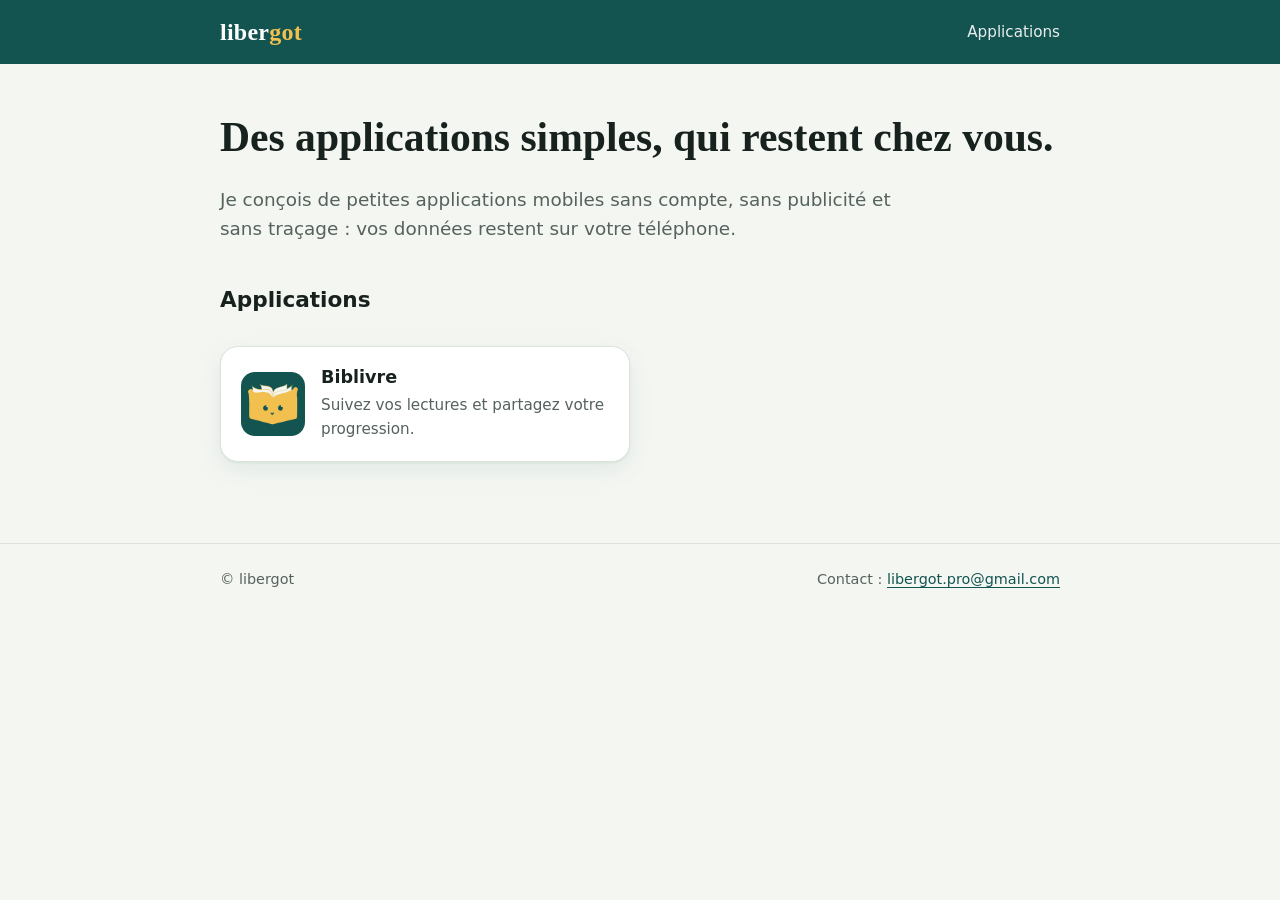
==== index.html @ 31943736 "Crée le site des applications libergot Accueil, page de Biblivre et sa politique de confidentialité," ====
<!doctype html>
<html lang="fr">
<head>
  <meta charset="utf-8">
  <meta name="viewport" content="width=device-width, initial-scale=1">
  <title>libergot — applications</title>
  <meta name="description" content="Les applications de libergot : des applications simples, sans compte ni publicité, qui gardent vos données sur votre téléphone.">
  <link rel="icon" href="/assets/img/favicon.svg" type="image/svg+xml">
  <link rel="stylesheet" href="/assets/css/style.css">
</head>
<body>
  <header class="site-header">
    <div class="wrap">
      <a class="brand" href="/">liber<span>got</span></a>
      <nav aria-label="Navigation principale"><a href="/#applications">Applications</a></nav>
    </div>
  </header>

  <main>
    <div class="wrap">
      <h1>Des applications simples, qui restent chez vous.</h1>
      <p class="lead">
        Je conçois de petites applications mobiles sans compte, sans publicité et
        sans traçage : vos données restent sur votre téléphone.
      </p>

      <h2 id="applications">Applications</h2>
      <ul class="apps">
        <li>
          <a class="app-card" href="/biblivre/">
            <img class="app-icon" src="/assets/img/biblivre-icon-180.png" width="64" height="64" alt="">
            <div>
              <h3>Biblivre</h3>
              <p>Suivez vos lectures et partagez votre progression.</p>
            </div>
          </a>
        </li>
      </ul>
    </div>
  </main>

  <footer class="site-footer">
    <div class="wrap">
      <span>© libergot</span>
      <span>Contact : <a href="mailto:libergot.pro@gmail.com">libergot.pro@gmail.com</a></span>
    </div>
  </footer>
</body>
</html>
---- assets/css/style.css ----
/* Site de libergot : une feuille de style pour toutes les pages. */

:root {
  --paper: #f4f6f2;
  --surface: #ffffff;
  --ink: #17221f;
  --muted: #55625e;
  --line: #dde3dc;
  --green: #135450;
  --green-soft: #e3eeec;
  --yellow: #f2c04f;
  --link: #135450;
  --radius: 18px;
  --shadow: 0 1px 2px rgb(19 84 80 / 8%), 0 8px 24px rgb(19 84 80 / 8%);
  color-scheme: light;
}

@media (prefers-color-scheme: dark) {
  :root {
    --paper: #0f1a18;
    --surface: #16241f;
    --ink: #e8eeeb;
    --muted: #a3b2ad;
    --line: #263833;
    --green-soft: #1a2f2b;
    --link: #f2c04f;
    --shadow: none;
    color-scheme: dark;
  }
}

*,
*::before,
*::after {
  box-sizing: border-box;
}

html {
  -webkit-text-size-adjust: 100%;
}

body {
  margin: 0;
  background: var(--paper);
  color: var(--ink);
  font: 17px/1.6 system-ui, -apple-system, "Segoe UI", Roboto, sans-serif;
}

a {
  color: var(--link);
  text-underline-offset: 3px;
}

a:focus-visible,
.button:focus-visible {
  outline: 3px solid var(--yellow);
  outline-offset: 3px;
  border-radius: 6px;
}

img {
  max-width: 100%;
  height: auto;
}

.wrap {
  max-width: 880px;
  margin: 0 auto;
  padding: 0 20px;
}

.narrow {
  max-width: 720px;
}

/* En-tête et pied de page */

.site-header {
  background: var(--green);
  color: #fff;
}

.site-header .wrap {
  display: flex;
  align-items: center;
  justify-content: space-between;
  gap: 16px;
  min-height: 64px;
}

.brand {
  color: #fff;
  font-family: Georgia, "Times New Roman", serif;
  font-size: 1.5rem;
  font-weight: 700;
  letter-spacing: 0.01em;
  text-decoration: none;
}

.brand span {
  color: var(--yellow);
}

.site-header nav a {
  color: #fff;
  font-size: 0.95rem;
  text-decoration: none;
  opacity: 0.9;
}

.site-header nav a:hover {
  opacity: 1;
  text-decoration: underline;
}

main {
  padding: 48px 0 64px;
}

.site-footer {
  border-top: 1px solid var(--line);
  color: var(--muted);
  font-size: 0.9rem;
  padding: 24px 0 32px;
}

.site-footer .wrap {
  display: flex;
  flex-wrap: wrap;
  gap: 8px 24px;
  justify-content: space-between;
}

/* Typographie */

h1,
h2,
h3 {
  line-height: 1.25;
  margin: 0 0 0.5em;
}

h1 {
  font-family: Georgia, "Times New Roman", serif;
  font-size: clamp(2rem, 5vw, 2.6rem);
}

h2 {
  font-size: 1.35rem;
  margin-top: 2em;
}

h3 {
  font-size: 1.1rem;
}

.lead {
  color: var(--muted);
  font-size: 1.15rem;
  max-width: 38em;
}

.muted {
  color: var(--muted);
}

/* Cartes d'applications */

.apps {
  display: grid;
  gap: 20px;
  grid-template-columns: repeat(auto-fill, minmax(min(100%, 340px), 1fr));
  margin-top: 32px;
  padding: 0;
  list-style: none;
}

.app-card {
  display: flex;
  gap: 16px;
  align-items: center;
  background: var(--surface);
  border: 1px solid var(--line);
  border-radius: var(--radius);
  box-shadow: var(--shadow);
  color: inherit;
  padding: 20px;
  text-decoration: none;
  transition: transform 0.15s ease;
}

.app-card:hover {
  transform: translateY(-2px);
}

.app-card h3 {
  margin: 0 0 4px;
}

.app-card p {
  color: var(--muted);
  margin: 0;
  font-size: 0.95rem;
}

.app-icon {
  border-radius: 22%;
  flex: none;
}

/* Page d'une application */

.hero {
  display: flex;
  flex-wrap: wrap;
  gap: 24px 32px;
  align-items: center;
}

.hero .app-icon {
  box-shadow: var(--shadow);
}

.hero-text {
  flex: 1 1 320px;
}

.actions {
  display: flex;
  flex-wrap: wrap;
  gap: 12px;
  margin-top: 20px;
}

.button {
  display: inline-block;
  background: var(--green);
  border-radius: 999px;
  color: #fff;
  font-weight: 600;
  padding: 10px 22px;
  text-decoration: none;
}

.button.secondary {
  background: transparent;
  border: 2px solid var(--line);
  color: var(--ink);
}

.button[aria-disabled="true"] {
  opacity: 0.6;
  pointer-events: none;
}

.features {
  display: grid;
  gap: 16px;
  grid-template-columns: repeat(auto-fill, minmax(240px, 1fr));
  margin: 24px 0 0;
  padding: 0;
  list-style: none;
}

.features li {
  background: var(--surface);
  border: 1px solid var(--line);
  border-radius: var(--radius);
  padding: 18px 20px;
}

.features strong {
  display: block;
  margin-bottom: 4px;
}

.features span {
  color: var(--muted);
  font-size: 0.95rem;
}

.note {
  background: var(--green-soft);
  border-left: 4px solid var(--yellow);
  border-radius: 0 12px 12px 0;
  margin: 32px 0 0;
  padding: 16px 20px;
}

/* Textes longs (politique de confidentialité) */

.prose h2 {
  border-top: 1px solid var(--line);
  padding-top: 1.2em;
}

.prose li {
  margin-bottom: 0.4em;
}

.prose table {
  border-collapse: collapse;
  display: block;
  font-size: 0.95rem;
  margin: 1em 0;
  overflow-x: auto;
  width: 100%;
}

.prose th,
.prose td {
  border: 1px solid var(--line);
  padding: 8px 12px;
  text-align: left;
  vertical-align: top;
}

.prose th {
  background: var(--green-soft);
}

.breadcrumb {
  font-size: 0.9rem;
  margin-bottom: 16px;
}

@media (prefers-reduced-motion: reduce) {
  .app-card {
    transition: none;
  }
}
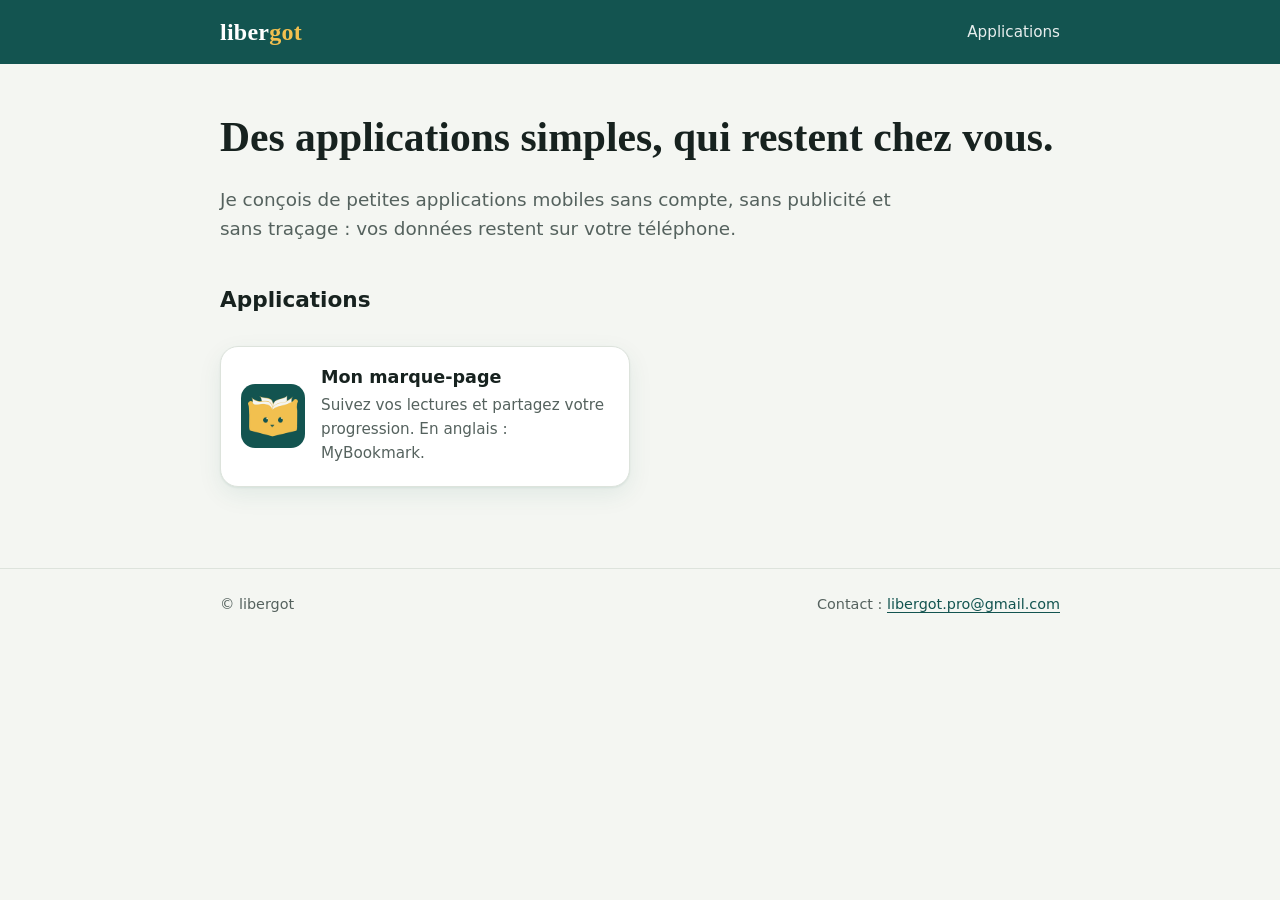
==== commit 4a1a1716: "Renomme Biblivre en Mon marque-page (MyBookmark) Les pages passent sous /mybookmark/ ; les anciennes" ====
--- a/index.html
+++ b/index.html
@@ -27,11 +27,11 @@
       <h2 id="applications">Applications</h2>
       <ul class="apps">
         <li>
-          <a class="app-card" href="/biblivre/">
-            <img class="app-icon" src="/assets/img/biblivre-icon-180.png" width="64" height="64" alt="">
+          <a class="app-card" href="/mybookmark/">
+            <img class="app-icon" src="/assets/img/mybookmark-icon-180.png" width="64" height="64" alt="">
             <div>
-              <h3>Biblivre</h3>
-              <p>Suivez vos lectures et partagez votre progression.</p>
+              <h3>Mon marque-page</h3>
+              <p>Suivez vos lectures et partagez votre progression. En anglais : MyBookmark.</p>
             </div>
           </a>
         </li>
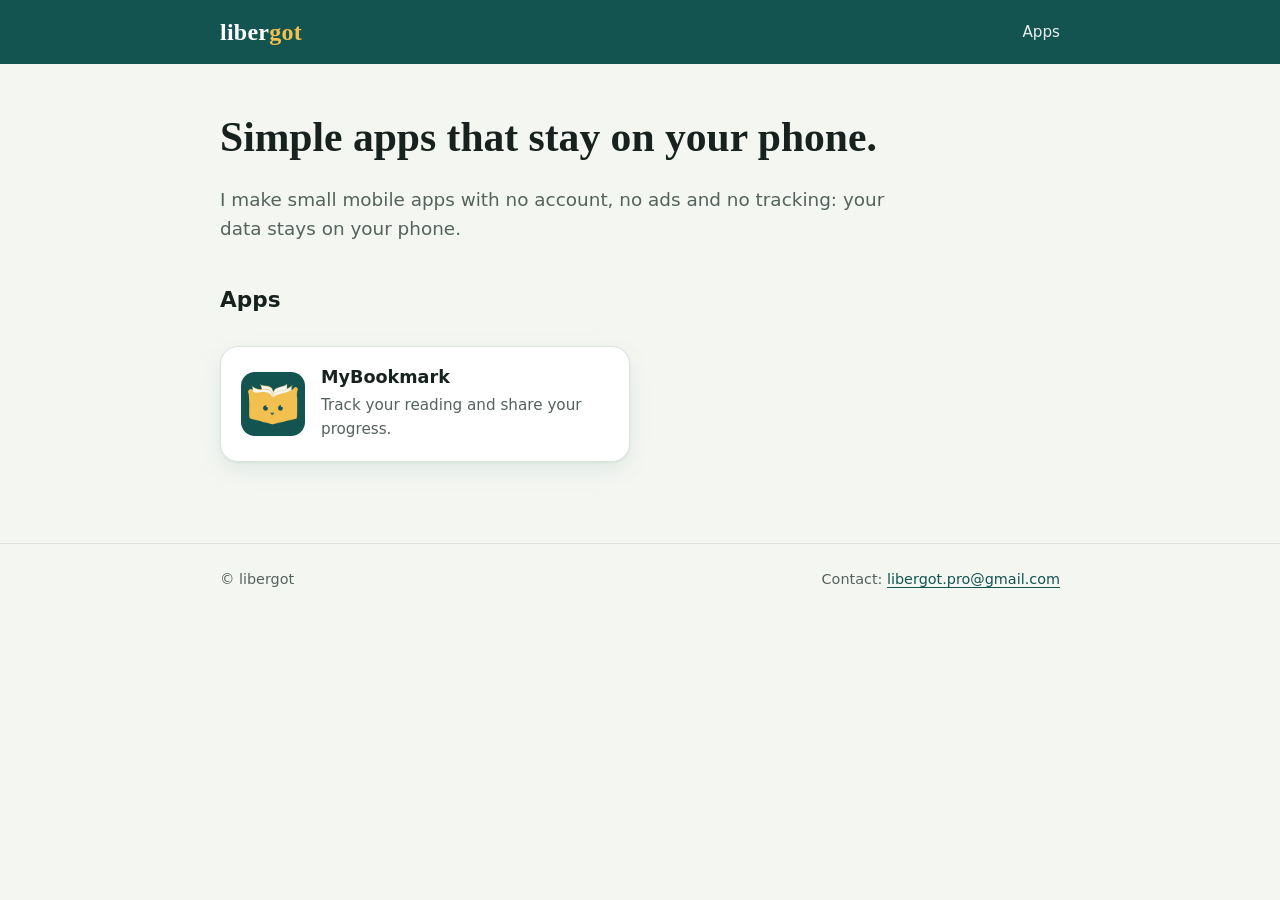
==== commit 7ba60281: "Translate the website into English Every page is now in English. The privacy policy moves to /mybook" ====
--- a/index.html
+++ b/index.html
@@ -1,10 +1,10 @@
 <!doctype html>
-<html lang="fr">
+<html lang="en">
 <head>
   <meta charset="utf-8">
   <meta name="viewport" content="width=device-width, initial-scale=1">
-  <title>libergot — applications</title>
-  <meta name="description" content="Les applications de libergot : des applications simples, sans compte ni publicité, qui gardent vos données sur votre téléphone.">
+  <title>libergot — apps</title>
+  <meta name="description" content="Apps by libergot: simple apps with no account and no ads, that keep your data on your phone.">
   <link rel="icon" href="/assets/img/favicon.svg" type="image/svg+xml">
   <link rel="stylesheet" href="/assets/css/style.css">
 </head>
@@ -12,26 +12,26 @@
   <header class="site-header">
     <div class="wrap">
       <a class="brand" href="/">liber<span>got</span></a>
-      <nav aria-label="Navigation principale"><a href="/#applications">Applications</a></nav>
+      <nav aria-label="Main navigation"><a href="/#apps">Apps</a></nav>
     </div>
   </header>
 
   <main>
     <div class="wrap">
-      <h1>Des applications simples, qui restent chez vous.</h1>
+      <h1>Simple apps that stay on your phone.</h1>
       <p class="lead">
-        Je conçois de petites applications mobiles sans compte, sans publicité et
-        sans traçage : vos données restent sur votre téléphone.
+        I make small mobile apps with no account, no ads and no tracking:
+        your data stays on your phone.
       </p>
 
-      <h2 id="applications">Applications</h2>
+      <h2 id="apps">Apps</h2>
       <ul class="apps">
         <li>
           <a class="app-card" href="/mybookmark/">
             <img class="app-icon" src="/assets/img/mybookmark-icon-180.png" width="64" height="64" alt="">
             <div>
-              <h3>Mon marque-page</h3>
-              <p>Suivez vos lectures et partagez votre progression. En anglais : MyBookmark.</p>
+              <h3>MyBookmark</h3>
+              <p>Track your reading and share your progress.</p>
             </div>
           </a>
         </li>
@@ -42,7 +42,7 @@
   <footer class="site-footer">
     <div class="wrap">
       <span>© libergot</span>
-      <span>Contact : <a href="mailto:libergot.pro@gmail.com">libergot.pro@gmail.com</a></span>
+      <span>Contact: <a href="mailto:libergot.pro@gmail.com">libergot.pro@gmail.com</a></span>
     </div>
   </footer>
 </body>
--- a/assets/css/style.css
+++ b/assets/css/style.css
@@ -1,4 +1,4 @@
-/* Site de libergot : une feuille de style pour toutes les pages. */
+/* libergot website: one stylesheet for every page. */
 
 :root {
   --paper: #f4f6f2;
@@ -73,7 +73,7 @@
   max-width: 720px;
 }
 
-/* En-tête et pied de page */
+/* Header and footer */
 
 .site-header {
   background: var(--green);
@@ -131,7 +131,7 @@
   justify-content: space-between;
 }
 
-/* Typographie */
+/* Typography */
 
 h1,
 h2,
@@ -164,7 +164,7 @@
   color: var(--muted);
 }
 
-/* Cartes d'applications */
+/* App cards */
 
 .apps {
   display: grid;
@@ -208,7 +208,7 @@
   flex: none;
 }
 
-/* Page d'une application */
+/* App page */
 
 .hero {
   display: flex;
@@ -287,7 +287,7 @@
   padding: 16px 20px;
 }
 
-/* Textes longs (politique de confidentialité) */
+/* Long-form text (privacy policy) */
 
 .prose h2 {
   border-top: 1px solid var(--line);
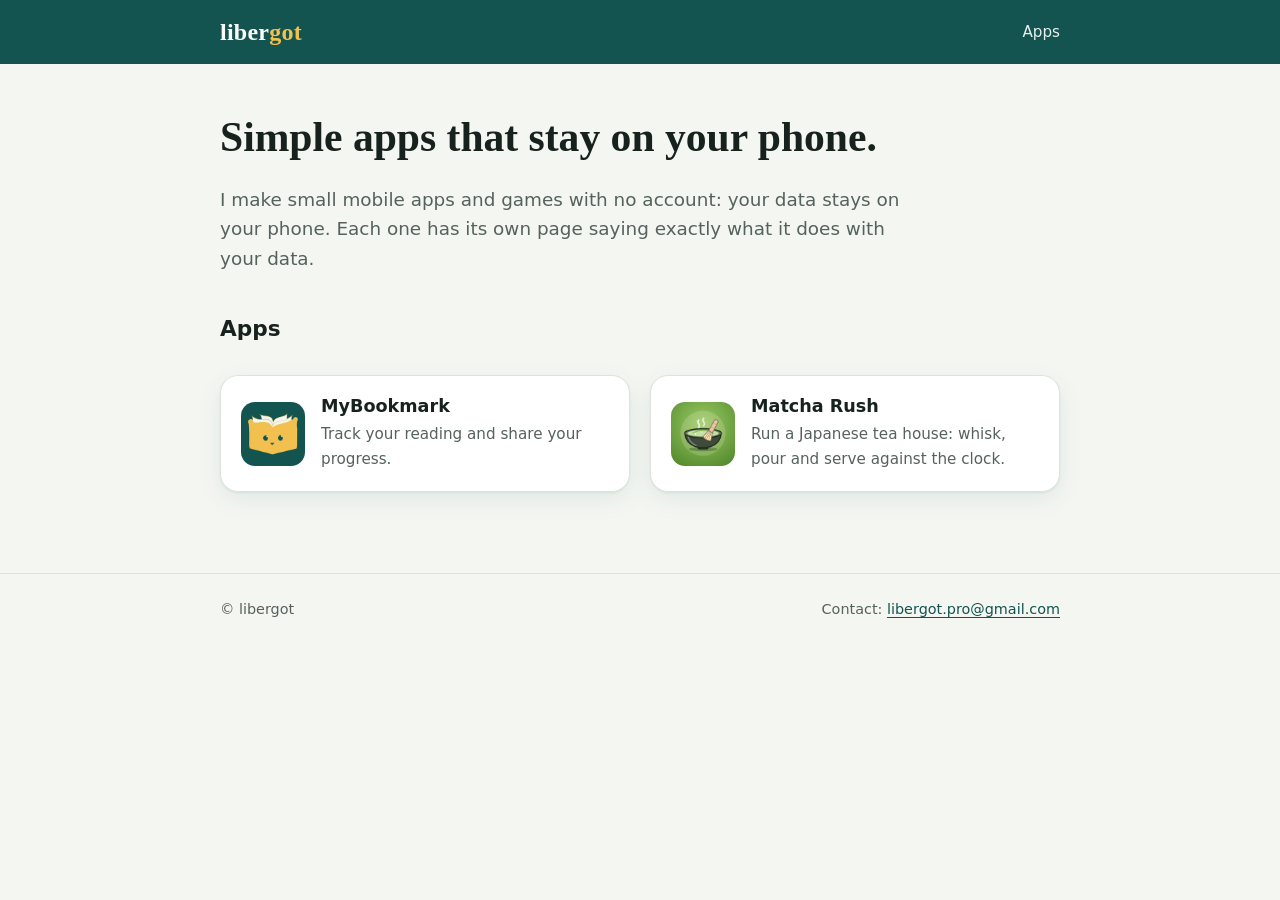
==== commit a7da4363: "Add the Matcha Rush page and its privacy policy (EN + FR) - /matcha-rush/ and /matcha-rush/fr/: pres" ====
--- a/index.html
+++ b/index.html
@@ -4,7 +4,7 @@
   <meta charset="utf-8">
   <meta name="viewport" content="width=device-width, initial-scale=1">
   <title>libergot — apps</title>
-  <meta name="description" content="Apps by libergot: simple apps with no account and no ads, that keep your data on your phone.">
+  <meta name="description" content="Apps and games by libergot: simple, no account, and your data stays on your phone.">
   <link rel="icon" href="/assets/img/favicon.svg" type="image/svg+xml">
   <link rel="stylesheet" href="/assets/css/style.css">
 </head>
@@ -20,8 +20,9 @@
     <div class="wrap">
       <h1>Simple apps that stay on your phone.</h1>
       <p class="lead">
-        I make small mobile apps with no account, no ads and no tracking:
-        your data stays on your phone.
+        I make small mobile apps and games with no account: your data stays
+        on your phone. Each one has its own page saying exactly what it does
+        with your data.
       </p>
 
       <h2 id="apps">Apps</h2>
@@ -32,6 +33,15 @@
             <div>
               <h3>MyBookmark</h3>
               <p>Track your reading and share your progress.</p>
+            </div>
+          </a>
+        </li>
+        <li>
+          <a class="app-card" href="/matcha-rush/">
+            <img class="app-icon" src="/assets/img/matcha-rush-icon-180.png" width="64" height="64" alt="">
+            <div>
+              <h3>Matcha Rush</h3>
+              <p>Run a Japanese tea house: whisk, pour and serve against the clock.</p>
             </div>
           </a>
         </li>
--- a/assets/css/style.css
+++ b/assets/css/style.css
@@ -101,6 +101,12 @@
   color: var(--yellow);
 }
 
+.site-header nav {
+  display: flex;
+  align-items: center;
+  gap: 16px;
+}
+
 .site-header nav a {
   color: #fff;
   font-size: 0.95rem;
@@ -129,6 +135,33 @@
   flex-wrap: wrap;
   gap: 8px 24px;
   justify-content: space-between;
+}
+
+/* Language switch: two small pills, the current language filled in. */
+
+.lang-switch {
+  display: inline-flex;
+  border: 1px solid rgb(255 255 255 / 45%);
+  border-radius: 999px;
+  overflow: hidden;
+}
+
+.site-header .lang-switch a {
+  font-size: 0.8rem;
+  font-weight: 600;
+  letter-spacing: 0.04em;
+  opacity: 1;
+  padding: 3px 10px;
+}
+
+.site-header .lang-switch a[aria-current="page"] {
+  background: var(--yellow);
+  color: var(--green);
+}
+
+.site-header .lang-switch a:not([aria-current]):hover {
+  background: rgb(255 255 255 / 12%);
+  text-decoration: none;
 }
 
 /* Typography */
@@ -287,6 +320,56 @@
   padding: 16px 20px;
 }
 
+/* Screenshot strip: the panels touch, so the picture reads as one. */
+
+.gallery {
+  margin: 40px 0 8px;
+}
+
+.gallery-track {
+  display: flex;
+  overflow-x: auto;
+  scroll-snap-type: x proximity;
+  scrollbar-width: thin;
+  scrollbar-color: var(--green) transparent;
+  /* Starts aligned with the text, and can still scroll to the edges. */
+  padding: 0 max(20px, calc((100vw - 880px) / 2 + 20px)) 12px;
+  scroll-padding: 0 max(20px, calc((100vw - 880px) / 2 + 20px));
+}
+
+.gallery-track:focus-visible {
+  outline: 3px solid var(--yellow);
+  outline-offset: -3px;
+}
+
+.gallery-track img {
+  flex: none;
+  width: auto;
+  /* On a phone, the next panel peeks in: a hint that the strip scrolls. */
+  height: clamp(300px, min(52vh, 100vw), 440px);
+  scroll-snap-align: start;
+}
+
+.gallery-track img:first-child {
+  border-radius: 20px 0 0 20px;
+}
+
+.gallery-track img:last-child {
+  border-radius: 0 20px 20px 0;
+}
+
+/* Landscape screenshots (games): separate rounded frames, side by side. */
+
+.gallery-track.landscape {
+  gap: 16px;
+}
+
+.gallery-track.landscape img {
+  height: clamp(190px, min(36vh, 52vw), 340px);
+  border-radius: 16px;
+  box-shadow: var(--shadow);
+}
+
 /* Long-form text (privacy policy) */
 
 .prose h2 {
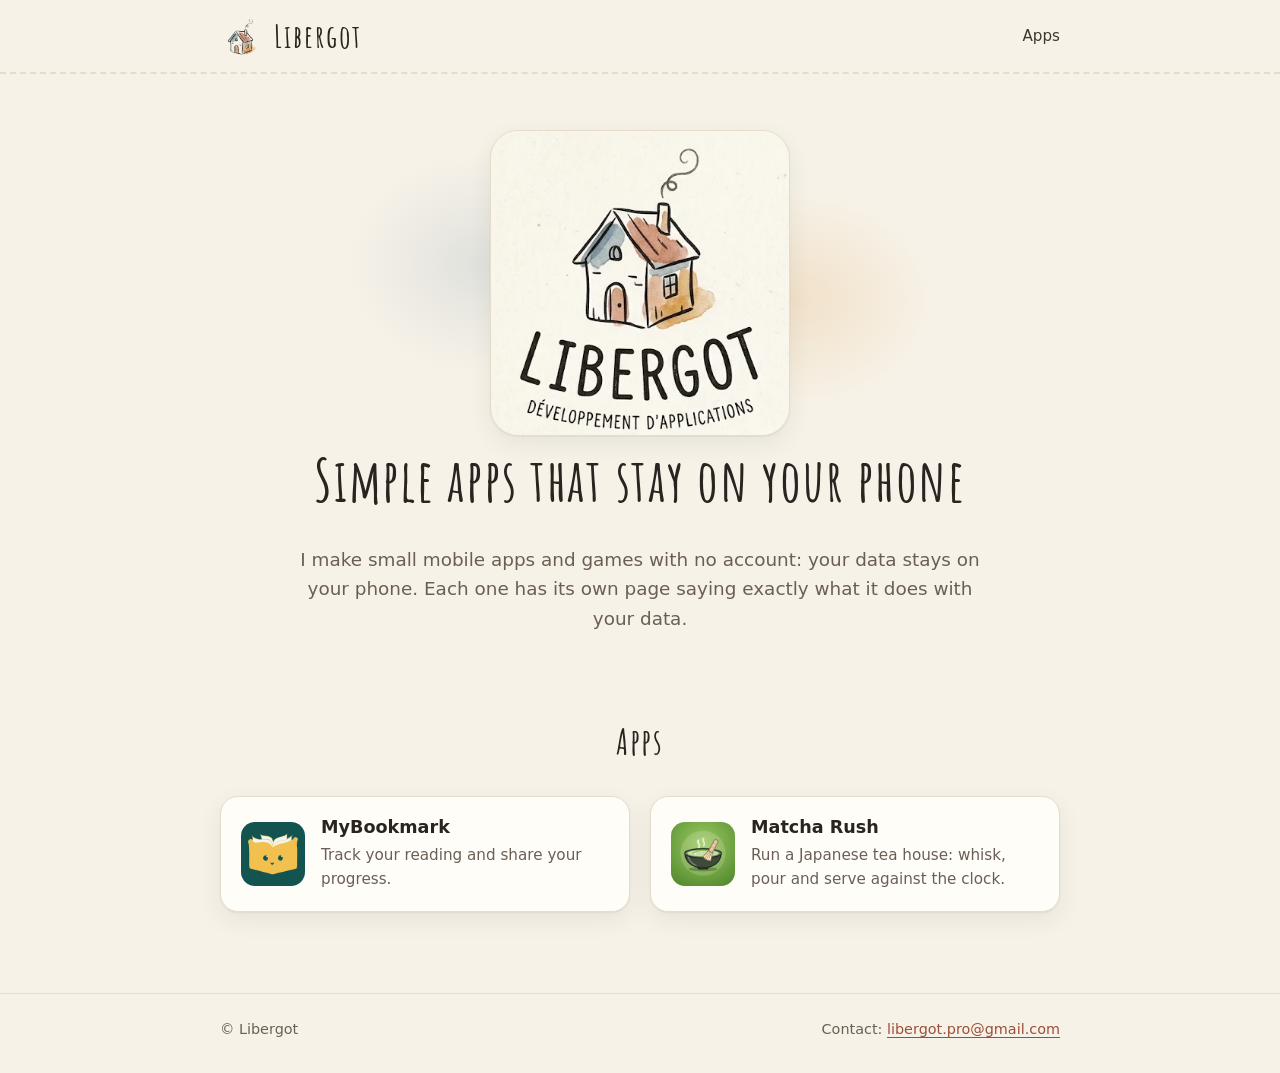
==== commit 5fa5d318: "Restyle the site with the Libergot logo and palette Home page hero with the Libergot logo, colours t" ====
--- a/index.html
+++ b/index.html
@@ -3,29 +3,36 @@
 <head>
   <meta charset="utf-8">
   <meta name="viewport" content="width=device-width, initial-scale=1">
-  <title>libergot — apps</title>
-  <meta name="description" content="Apps and games by libergot: simple, no account, and your data stays on your phone.">
-  <link rel="icon" href="/assets/img/favicon.svg" type="image/svg+xml">
+  <title>Libergot — apps and games</title>
+  <meta name="description" content="Libergot makes small mobile apps and games: simple, no account, and your data stays on your phone.">
+  <link rel="icon" href="/assets/img/favicon-32.png" type="image/png">
+  <link rel="apple-touch-icon" href="/assets/img/libergot-180.png">
+  <meta property="og:title" content="Libergot — apps and games">
+  <meta property="og:image" content="https://benjamingott.github.io/assets/img/libergot-logo.png">
   <link rel="stylesheet" href="/assets/css/style.css">
 </head>
 <body>
   <header class="site-header">
     <div class="wrap">
-      <a class="brand" href="/">liber<span>got</span></a>
+      <a class="brand" href="/"><img src="/assets/img/libergot-maison.png" width="44" height="44" alt="">Libergot</a>
       <nav aria-label="Main navigation"><a href="/#apps">Apps</a></nav>
     </div>
   </header>
 
   <main>
     <div class="wrap">
-      <h1>Simple apps that stay on your phone.</h1>
-      <p class="lead">
-        I make small mobile apps and games with no account: your data stays
-        on your phone. Each one has its own page saying exactly what it does
-        with your data.
-      </p>
+      <section class="home-hero">
+        <img class="home-logo" src="/assets/img/libergot-logo.webp" width="392" height="400"
+             alt="Libergot logo: a little hand-drawn house with a smoking chimney, in watercolour, above the words “Libergot — Développement d'applications”">
+        <h1>Simple apps that stay on your phone</h1>
+        <p class="lead">
+          I make small mobile apps and games with no account: your data stays
+          on your phone. Each one has its own page saying exactly what it does
+          with your data.
+        </p>
+      </section>
 
-      <h2 id="apps">Apps</h2>
+      <h2 id="apps" class="home-section">Apps</h2>
       <ul class="apps">
         <li>
           <a class="app-card" href="/mybookmark/">
@@ -51,7 +58,7 @@
 
   <footer class="site-footer">
     <div class="wrap">
-      <span>© libergot</span>
+      <span>© Libergot</span>
       <span>Contact: <a href="mailto:libergot.pro@gmail.com">libergot.pro@gmail.com</a></span>
     </div>
   </footer>
--- a/assets/css/style.css
+++ b/assets/css/style.css
@@ -1,29 +1,49 @@
-/* libergot website: one stylesheet for every page. */
+/* Libergot website: one stylesheet for every page.
+   Colours taken from the logo: cream paper, ink, and its watercolours
+   (slate blue, terracotta roof, ochre wall, pink door). */
+
+@font-face {
+  font-family: "Amatic SC";
+  font-style: normal;
+  font-weight: 700;
+  font-display: swap;
+  /* Self-hosted (SIL Open Font License): no request to Google. */
+  src: url("/assets/fonts/amatic-sc-700.woff2") format("woff2");
+}
 
 :root {
-  --paper: #f4f6f2;
-  --surface: #ffffff;
-  --ink: #17221f;
-  --muted: #55625e;
-  --line: #dde3dc;
-  --green: #135450;
-  --green-soft: #e3eeec;
-  --yellow: #f2c04f;
-  --link: #135450;
+  --paper: #f7f2e8;
+  --surface: #fffdf8;
+  --ink: #2a2420;
+  --muted: #6b5f55;
+  --line: #e6dccb;
+  /* Historical names, kept so every rule still applies: --green is the
+     main accent (terracotta), --yellow the highlight (ochre). */
+  --green: #a4553f;
+  --green-soft: #f2e5d8;
+  --yellow: #d9a04e;
+  --blue: #8fa7b6;
+  --blue-soft: #e4ebee;
+  --link: #9c4f38;
   --radius: 18px;
-  --shadow: 0 1px 2px rgb(19 84 80 / 8%), 0 8px 24px rgb(19 84 80 / 8%);
+  --shadow: 0 1px 2px rgb(42 36 32 / 6%), 0 8px 24px rgb(42 36 32 / 7%);
+  --hand: "Amatic SC", "Comic Sans MS", cursive;
+  --on-accent: #ffffff;
   color-scheme: light;
 }
 
 @media (prefers-color-scheme: dark) {
   :root {
-    --paper: #0f1a18;
-    --surface: #16241f;
-    --ink: #e8eeeb;
-    --muted: #a3b2ad;
-    --line: #263833;
-    --green-soft: #1a2f2b;
-    --link: #f2c04f;
+    --paper: #1e1a16;
+    --surface: #27221d;
+    --ink: #f3ede3;
+    --muted: #b8ada0;
+    --line: #3a332c;
+    --green: #c9775f;
+    --green-soft: #33281f;
+    --blue-soft: #232a2d;
+    --link: #e3a37f;
+    --on-accent: #1e1a16;
     --shadow: none;
     color-scheme: dark;
   }
@@ -76,8 +96,9 @@
 /* Header and footer */
 
 .site-header {
-  background: var(--green);
-  color: #fff;
+  background: var(--paper);
+  border-bottom: 2px dashed var(--line);
+  color: var(--ink);
 }
 
 .site-header .wrap {
@@ -85,20 +106,29 @@
   align-items: center;
   justify-content: space-between;
   gap: 16px;
-  min-height: 64px;
+  min-height: 72px;
 }
 
 .brand {
-  color: #fff;
-  font-family: Georgia, "Times New Roman", serif;
-  font-size: 1.5rem;
+  display: inline-flex;
+  align-items: center;
+  gap: 10px;
+  color: var(--ink);
+  font-family: var(--hand);
+  font-size: 2rem;
   font-weight: 700;
-  letter-spacing: 0.01em;
+  letter-spacing: 0.06em;
+  line-height: 1;
   text-decoration: none;
 }
 
-.brand span {
-  color: var(--yellow);
+/* The little house, always on paper (also in dark mode). */
+.brand img {
+  width: 44px;
+  height: 44px;
+  background: #f7f2e8;
+  border-radius: 50%;
+  padding: 3px;
 }
 
 .site-header nav {
@@ -108,7 +138,7 @@
 }
 
 .site-header nav a {
-  color: #fff;
+  color: var(--ink);
   font-size: 0.95rem;
   text-decoration: none;
   opacity: 0.9;
@@ -141,7 +171,7 @@
 
 .lang-switch {
   display: inline-flex;
-  border: 1px solid rgb(255 255 255 / 45%);
+  border: 1px solid var(--line);
   border-radius: 999px;
   overflow: hidden;
 }
@@ -156,11 +186,11 @@
 
 .site-header .lang-switch a[aria-current="page"] {
   background: var(--yellow);
-  color: var(--green);
+  color: #2a2420;
 }
 
 .site-header .lang-switch a:not([aria-current]):hover {
-  background: rgb(255 255 255 / 12%);
+  background: var(--green-soft);
   text-decoration: none;
 }
 
@@ -195,6 +225,56 @@
 
 .muted {
   color: var(--muted);
+}
+
+/* Home: the logo on its watercolour wash, then the apps */
+
+.home-hero {
+  position: relative;
+  text-align: center;
+  padding: 8px 0 16px;
+}
+
+/* Two soft watercolour blots behind the logo (blue and ochre). */
+.home-hero::before {
+  content: "";
+  position: absolute;
+  inset: -10px 0 auto;
+  height: 360px;
+  background:
+    radial-gradient(closest-side, rgb(143 167 182 / 22%), transparent) 22% 30% / 260px 220px no-repeat,
+    radial-gradient(closest-side, rgb(217 160 78 / 20%), transparent) 78% 55% / 280px 220px no-repeat;
+  pointer-events: none;
+  z-index: -1;
+}
+
+.home-logo {
+  display: block;
+  width: min(300px, 70vw);
+  margin: 0 auto;
+  border: 1px solid var(--line);
+  border-radius: 28px;
+  box-shadow: var(--shadow);
+  /* The logo keeps its own paper, even in dark mode. */
+  background: #f7f2e8;
+}
+
+.home-hero h1 {
+  font-family: var(--hand);
+  font-size: clamp(2.6rem, 7vw, 3.6rem);
+  letter-spacing: 0.03em;
+  margin-top: 8px;
+}
+
+.home-hero .lead {
+  margin: 0 auto;
+}
+
+.home-section {
+  text-align: center;
+  font-family: var(--hand);
+  font-size: 2.2rem;
+  letter-spacing: 0.05em;
 }
 
 /* App cards */
@@ -224,6 +304,7 @@
 
 .app-card:hover {
   transform: translateY(-2px);
+  border-color: var(--yellow);
 }
 
 .app-card h3 {
@@ -269,7 +350,7 @@
   display: inline-block;
   background: var(--green);
   border-radius: 999px;
-  color: #fff;
+  color: var(--on-accent);
   font-weight: 600;
   padding: 10px 22px;
   text-decoration: none;
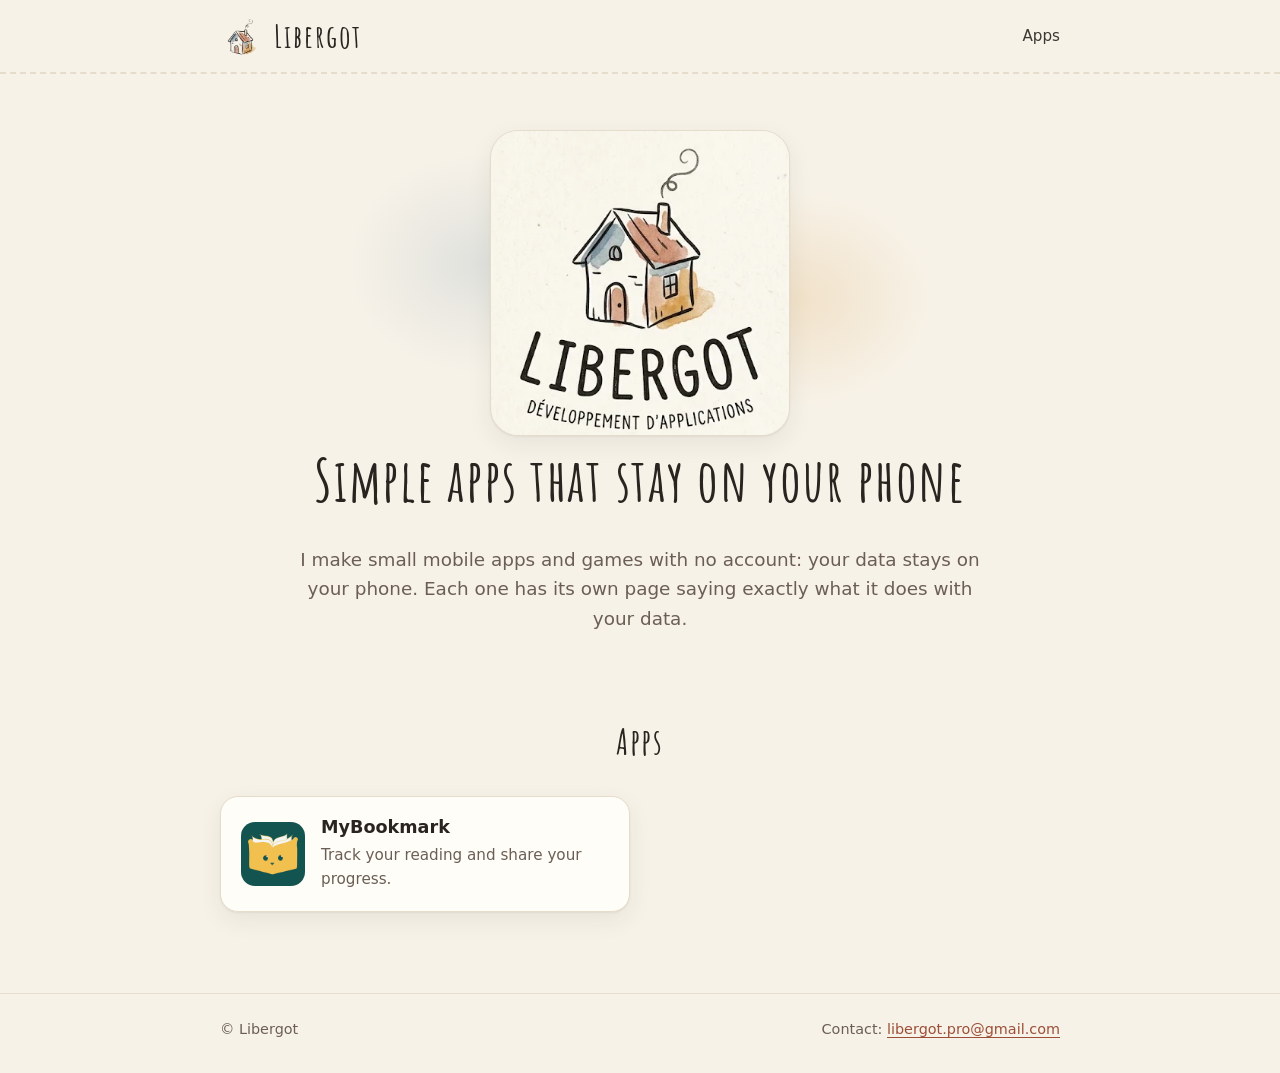
==== commit 51716a42: "Retire Matcha Rush du site Pages, politique de confidentialité, vidéos, icônes et carte de l'accueil" ====
--- a/index.html
+++ b/index.html
@@ -5,7 +5,8 @@
   <meta name="viewport" content="width=device-width, initial-scale=1">
   <title>Libergot — apps and games</title>
   <meta name="description" content="Libergot makes small mobile apps and games: simple, no account, and your data stays on your phone.">
-  <link rel="icon" href="/assets/img/favicon-32.png" type="image/png">
+  <link rel="icon" href="/assets/img/favicon-32.png" type="image/png" sizes="64x64">
+  <link rel="icon" href="/assets/img/libergot-512.png" type="image/png" sizes="512x512">
   <link rel="apple-touch-icon" href="/assets/img/libergot-180.png">
   <meta property="og:title" content="Libergot — apps and games">
   <meta property="og:image" content="https://benjamingott.github.io/assets/img/libergot-logo.png">
@@ -43,15 +44,6 @@
             </div>
           </a>
         </li>
-        <li>
-          <a class="app-card" href="/matcha-rush/">
-            <img class="app-icon" src="/assets/img/matcha-rush-icon-180.png" width="64" height="64" alt="">
-            <div>
-              <h3>Matcha Rush</h3>
-              <p>Run a Japanese tea house: whisk, pour and serve against the clock.</p>
-            </div>
-          </a>
-        </li>
       </ul>
     </div>
   </main>
--- a/assets/css/style.css
+++ b/assets/css/style.css
@@ -451,6 +451,28 @@
   box-shadow: var(--shadow);
 }
 
+/* Trailer (game pages) */
+
+.trailer {
+  margin-top: 40px;
+}
+
+.trailer h2 {
+  text-align: center;
+}
+
+.trailer video {
+  display: block;
+  /* Assez grande pour lire les légendes, sans écraser la page. */
+  width: min(100%, 640px);
+  margin: 0 auto;
+  height: auto;
+  aspect-ratio: 16 / 9;
+  border-radius: 16px;
+  background: var(--ink);
+  box-shadow: var(--shadow);
+}
+
 /* Long-form text (privacy policy) */
 
 .prose h2 {
